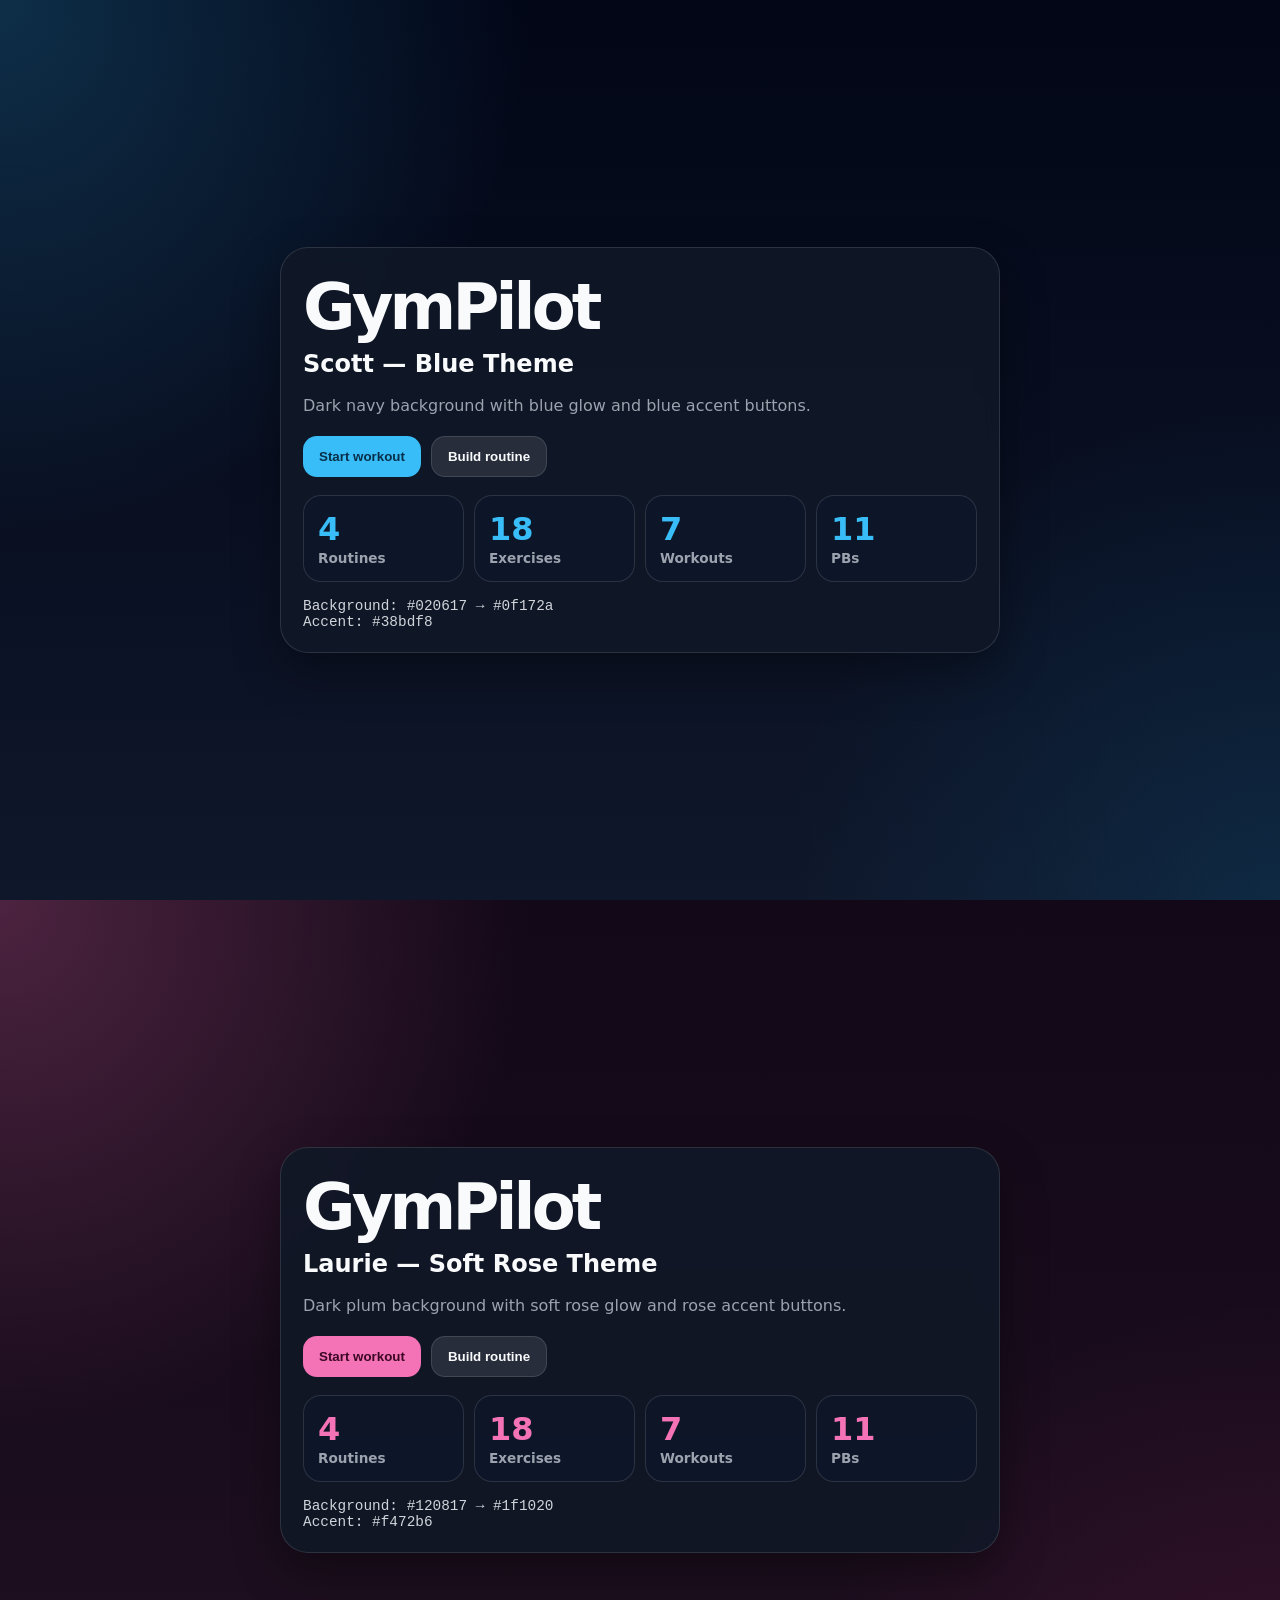
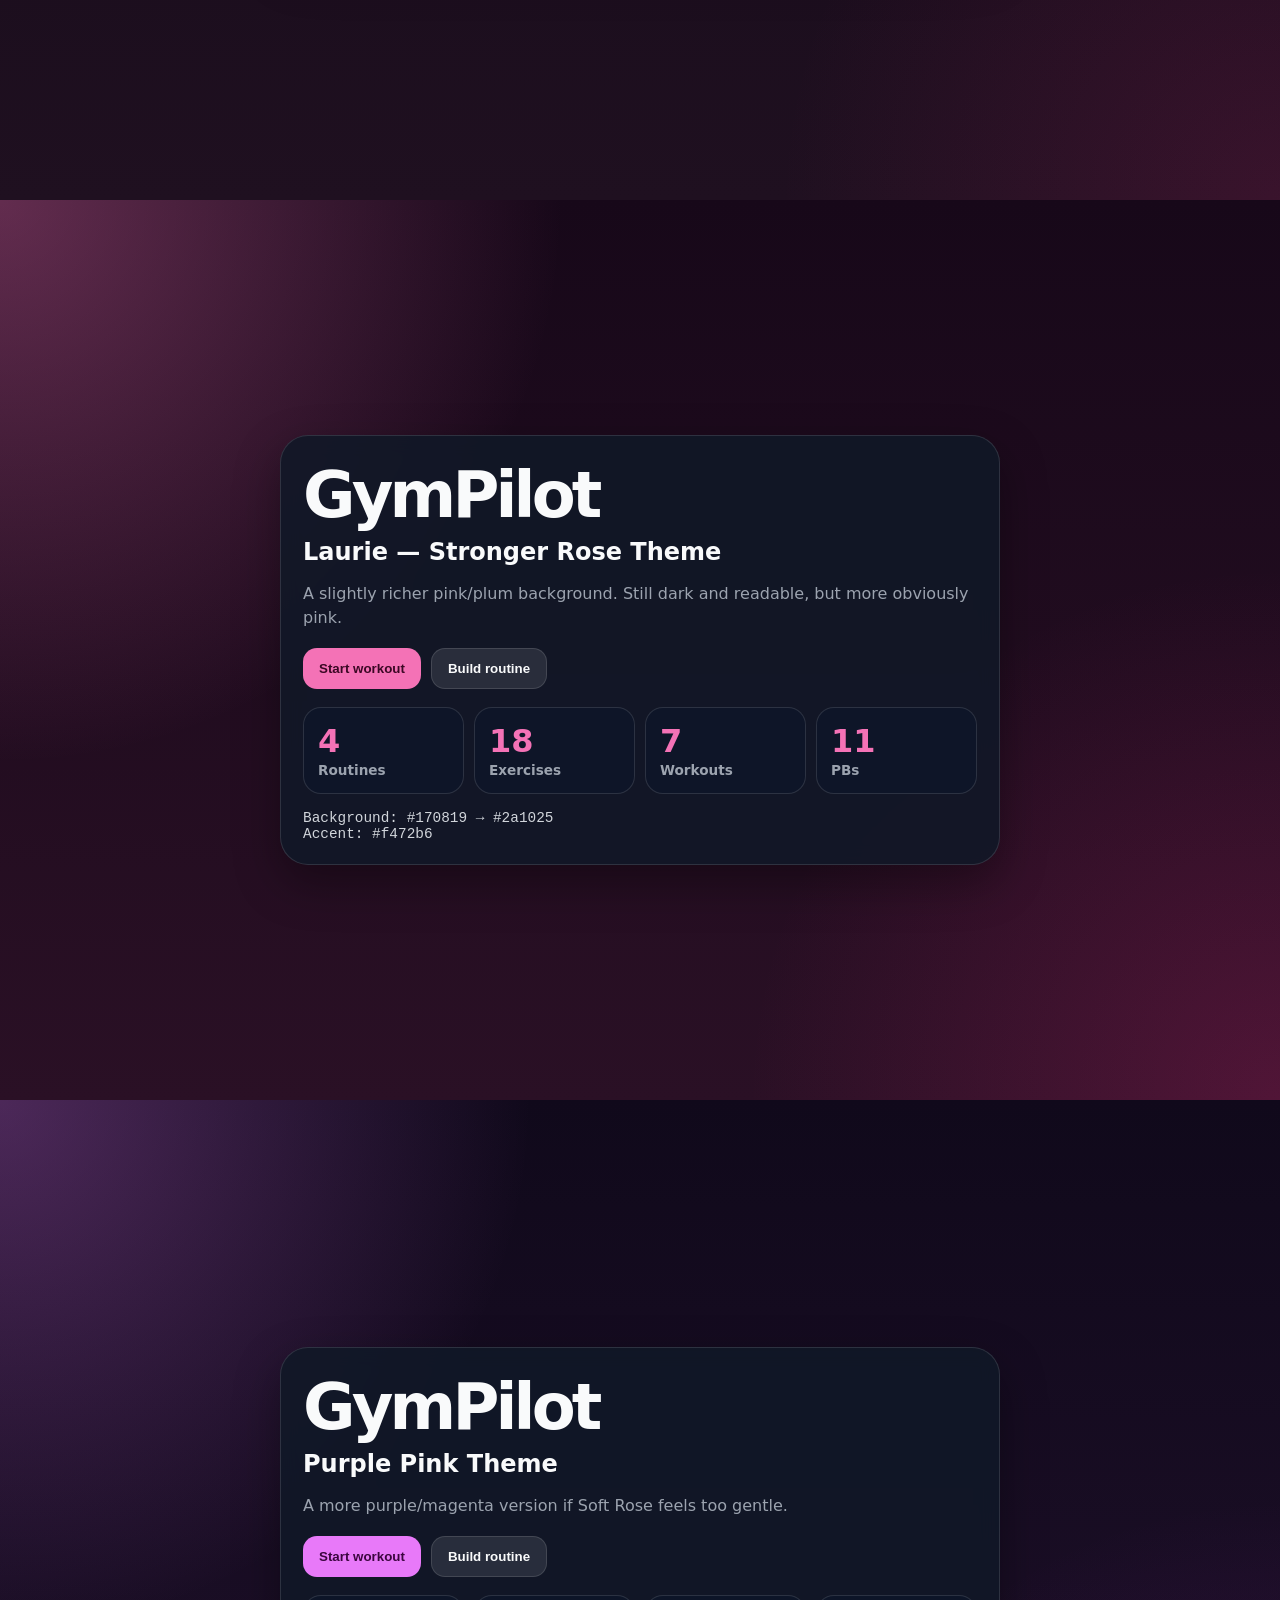
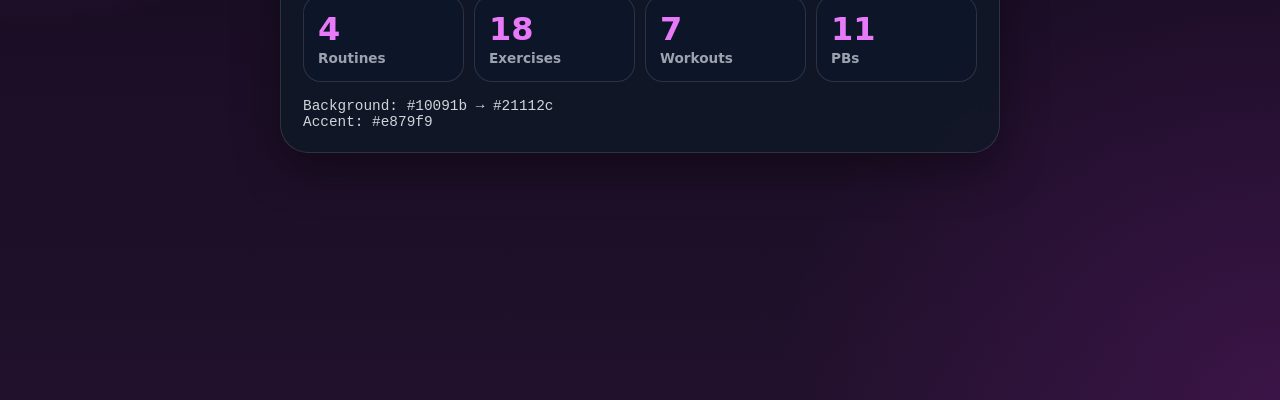
==== theme-test.html @ 85431289 "Create theme-test.html theme test" ====
<!DOCTYPE html>
<html lang="en">
<head>
  <meta charset="UTF-8" />
  <meta name="viewport" content="width=device-width, initial-scale=1.0" />

  <title>GymPilot Theme Test</title>

  <style>
    * {
      box-sizing: border-box;
    }

    body {
      margin: 0;
      font-family: system-ui, -apple-system, BlinkMacSystemFont, "Segoe UI", sans-serif;
      color: #f9fafb;
      min-height: 100vh;
    }

    .theme-section {
      min-height: 100vh;
      padding: 20px;
      display: flex;
      align-items: center;
      justify-content: center;
    }

    .theme-blue {
      background:
        radial-gradient(circle at top left, rgba(56, 189, 248, 0.22), transparent 34%),
        radial-gradient(circle at bottom right, rgba(14, 165, 233, 0.13), transparent 32%),
        linear-gradient(180deg, #020617 0%, #0f172a 100%);
    }

    .theme-soft-rose {
      background:
        radial-gradient(circle at top left, rgba(244, 114, 182, 0.26), transparent 34%),
        radial-gradient(circle at bottom right, rgba(219, 39, 119, 0.14), transparent 32%),
        linear-gradient(180deg, #120817 0%, #1f1020 100%);
    }

    .theme-strong-rose {
      background:
        radial-gradient(circle at top left, rgba(244, 114, 182, 0.34), transparent 36%),
        radial-gradient(circle at bottom right, rgba(219, 39, 119, 0.22), transparent 34%),
        linear-gradient(180deg, #170819 0%, #2a1025 100%);
    }

    .theme-purple-pink {
      background:
        radial-gradient(circle at top left, rgba(232, 121, 249, 0.28), transparent 34%),
        radial-gradient(circle at bottom right, rgba(192, 38, 211, 0.16), transparent 32%),
        linear-gradient(180deg, #10091b 0%, #21112c 100%);
    }

    .preview-card {
      width: min(720px, 100%);
      background: rgba(17, 24, 39, 0.88);
      border: 1px solid rgba(255, 255, 255, 0.12);
      border-radius: 28px;
      padding: 22px;
      box-shadow: 0 18px 45px rgba(0, 0, 0, 0.35);
      backdrop-filter: blur(10px);
    }

    h1 {
      margin: 0 0 6px;
      font-size: clamp(2rem, 9vw, 4rem);
      letter-spacing: -0.06em;
    }

    h2 {
      margin: 0 0 12px;
      color: #f9fafb;
    }

    p {
      color: #9ca3af;
      line-height: 1.5;
    }

    .button-row {
      display: flex;
      flex-wrap: wrap;
      gap: 10px;
      margin-top: 18px;
    }

    .button {
      border: 0;
      border-radius: 14px;
      padding: 12px 16px;
      font-weight: 800;
      color: #082f49;
    }

    .theme-blue .button {
      background: #38bdf8;
    }

    .theme-soft-rose .button,
    .theme-strong-rose .button {
      background: #f472b6;
      color: #3b0824;
    }

    .theme-purple-pink .button {
      background: #e879f9;
      color: #3b063f;
    }

    .secondary {
      background: rgba(255,255,255,0.1) !important;
      color: #f9fafb !important;
      border: 1px solid rgba(255,255,255,0.12);
    }

    .stats {
      display: grid;
      grid-template-columns: repeat(4, minmax(0, 1fr));
      gap: 10px;
      margin-top: 18px;
    }

    .stat {
      background: rgba(15, 23, 42, 0.72);
      border: 1px solid rgba(255, 255, 255, 0.12);
      border-radius: 18px;
      padding: 14px;
    }

    .stat-number {
      display: block;
      font-size: 2rem;
      font-weight: 900;
    }

    .theme-blue .stat-number {
      color: #38bdf8;
    }

    .theme-soft-rose .stat-number,
    .theme-strong-rose .stat-number {
      color: #f472b6;
    }

    .theme-purple-pink .stat-number {
      color: #e879f9;
    }

    .stat-label {
      color: #9ca3af;
      font-size: 0.85rem;
      font-weight: 700;
    }

    .hex {
      margin-top: 16px;
      font-family: monospace;
      color: #d1d5db;
      font-size: 0.9rem;
    }

    @media (max-width: 650px) {
      .stats {
        grid-template-columns: repeat(2, minmax(0, 1fr));
      }
    }
  </style>
</head>

<body>

  <section class="theme-section theme-blue">
    <div class="preview-card">
      <h1>GymPilot</h1>
      <h2>Scott — Blue Theme</h2>
      <p>Dark navy background with blue glow and blue accent buttons.</p>

      <div class="button-row">
        <button class="button">Start workout</button>
        <button class="button secondary">Build routine</button>
      </div>

      <div class="stats">
        <div class="stat">
          <span class="stat-number">4</span>
          <span class="stat-label">Routines</span>
        </div>
        <div class="stat">
          <span class="stat-number">18</span>
          <span class="stat-label">Exercises</span>
        </div>
        <div class="stat">
          <span class="stat-number">7</span>
          <span class="stat-label">Workouts</span>
        </div>
        <div class="stat">
          <span class="stat-number">11</span>
          <span class="stat-label">PBs</span>
        </div>
      </div>

      <div class="hex">
        Background: #020617 → #0f172a<br />
        Accent: #38bdf8
      </div>
    </div>
  </section>

  <section class="theme-section theme-soft-rose">
    <div class="preview-card">
      <h1>GymPilot</h1>
      <h2>Laurie — Soft Rose Theme</h2>
      <p>Dark plum background with soft rose glow and rose accent buttons.</p>

      <div class="button-row">
        <button class="button">Start workout</button>
        <button class="button secondary">Build routine</button>
      </div>

      <div class="stats">
        <div class="stat">
          <span class="stat-number">4</span>
          <span class="stat-label">Routines</span>
        </div>
        <div class="stat">
          <span class="stat-number">18</span>
          <span class="stat-label">Exercises</span>
        </div>
        <div class="stat">
          <span class="stat-number">7</span>
          <span class="stat-label">Workouts</span>
        </div>
        <div class="stat">
          <span class="stat-number">11</span>
          <span class="stat-label">PBs</span>
        </div>
      </div>

      <div class="hex">
        Background: #120817 → #1f1020<br />
        Accent: #f472b6
      </div>
    </div>
  </section>

  <section class="theme-section theme-strong-rose">
    <div class="preview-card">
      <h1>GymPilot</h1>
      <h2>Laurie — Stronger Rose Theme</h2>
      <p>A slightly richer pink/plum background. Still dark and readable, but more obviously pink.</p>

      <div class="button-row">
        <button class="button">Start workout</button>
        <button class="button secondary">Build routine</button>
      </div>

      <div class="stats">
        <div class="stat">
          <span class="stat-number">4</span>
          <span class="stat-label">Routines</span>
        </div>
        <div class="stat">
          <span class="stat-number">18</span>
          <span class="stat-label">Exercises</span>
        </div>
        <div class="stat">
          <span class="stat-number">7</span>
          <span class="stat-label">Workouts</span>
        </div>
        <div class="stat">
          <span class="stat-number">11</span>
          <span class="stat-label">PBs</span>
        </div>
      </div>

      <div class="hex">
        Background: #170819 → #2a1025<br />
        Accent: #f472b6
      </div>
    </div>
  </section>

  <section class="theme-section theme-purple-pink">
    <div class="preview-card">
      <h1>GymPilot</h1>
      <h2>Purple Pink Theme</h2>
      <p>A more purple/magenta version if Soft Rose feels too gentle.</p>

      <div class="button-row">
        <button class="button">Start workout</button>
        <button class="button secondary">Build routine</button>
      </div>

      <div class="stats">
        <div class="stat">
          <span class="stat-number">4</span>
          <span class="stat-label">Routines</span>
        </div>
        <div class="stat">
          <span class="stat-number">18</span>
          <span class="stat-label">Exercises</span>
        </div>
        <div class="stat">
          <span class="stat-number">7</span>
          <span class="stat-label">Workouts</span>
        </div>
        <div class="stat">
          <span class="stat-number">11</span>
          <span class="stat-label">PBs</span>
        </div>
      </div>

      <div class="hex">
        Background: #10091b → #21112c<br />
        Accent: #e879f9
      </div>
    </div>
  </section>

</body>
</html>
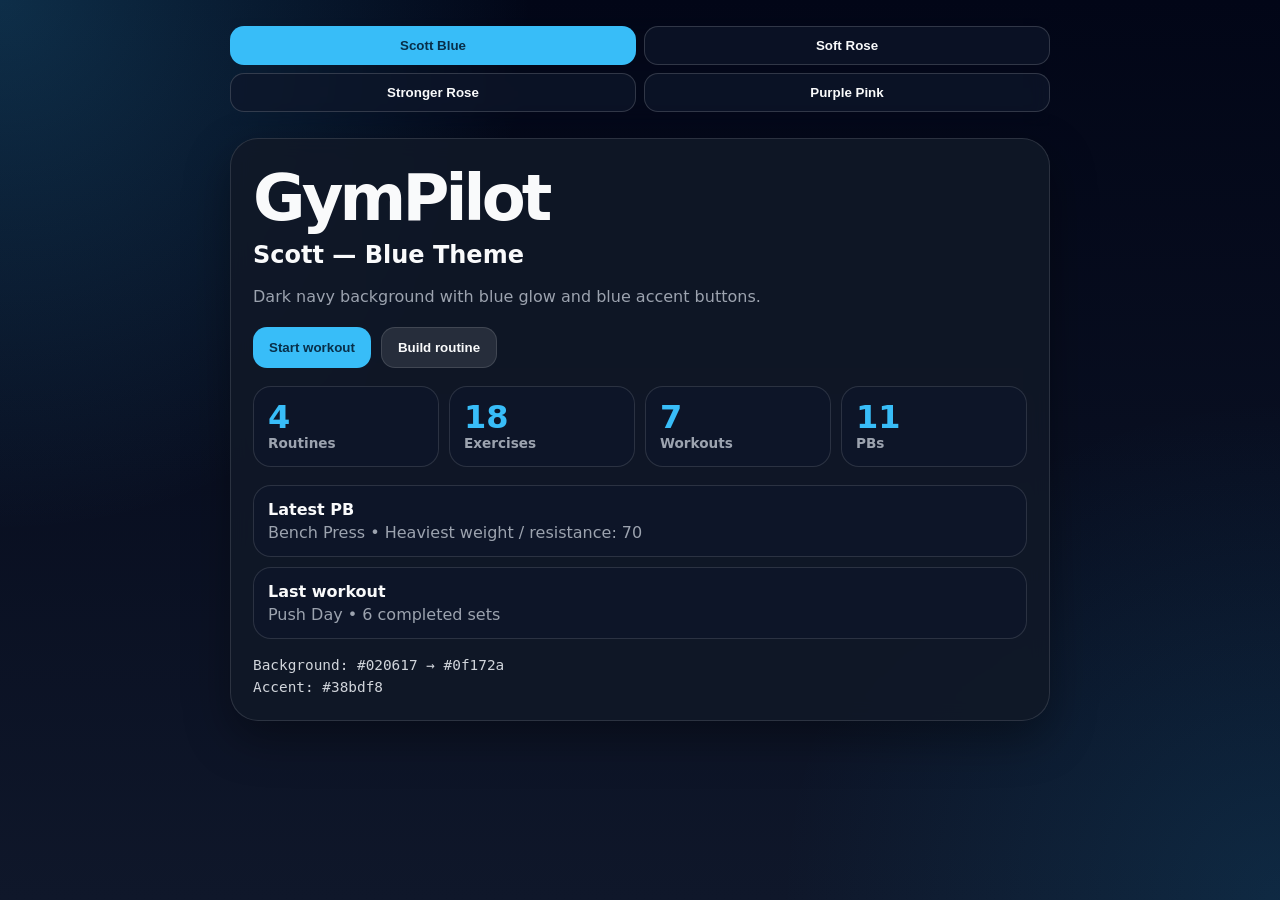
==== commit 67ad2c8c: "Update theme-test.html" ====
--- a/theme-test.html
+++ b/theme-test.html
@@ -11,68 +11,112 @@
       box-sizing: border-box;
     }
 
+    :root {
+      --bg-start: #020617;
+      --bg-end: #0f172a;
+      --glow-one: rgba(56, 189, 248, 0.22);
+      --glow-two: rgba(14, 165, 233, 0.13);
+      --accent: #38bdf8;
+      --button-text: #082f49;
+    }
+
     body {
       margin: 0;
       font-family: system-ui, -apple-system, BlinkMacSystemFont, "Segoe UI", sans-serif;
       color: #f9fafb;
       min-height: 100vh;
-    }
-
-    .theme-section {
-      min-height: 100vh;
-      padding: 20px;
-      display: flex;
-      align-items: center;
-      justify-content: center;
-    }
-
-    .theme-blue {
       background:
-        radial-gradient(circle at top left, rgba(56, 189, 248, 0.22), transparent 34%),
-        radial-gradient(circle at bottom right, rgba(14, 165, 233, 0.13), transparent 32%),
-        linear-gradient(180deg, #020617 0%, #0f172a 100%);
-    }
-
-    .theme-soft-rose {
-      background:
-        radial-gradient(circle at top left, rgba(244, 114, 182, 0.26), transparent 34%),
-        radial-gradient(circle at bottom right, rgba(219, 39, 119, 0.14), transparent 32%),
-        linear-gradient(180deg, #120817 0%, #1f1020 100%);
-    }
-
-    .theme-strong-rose {
-      background:
-        radial-gradient(circle at top left, rgba(244, 114, 182, 0.34), transparent 36%),
-        radial-gradient(circle at bottom right, rgba(219, 39, 119, 0.22), transparent 34%),
-        linear-gradient(180deg, #170819 0%, #2a1025 100%);
-    }
-
-    .theme-purple-pink {
-      background:
-        radial-gradient(circle at top left, rgba(232, 121, 249, 0.28), transparent 34%),
-        radial-gradient(circle at bottom right, rgba(192, 38, 211, 0.16), transparent 32%),
-        linear-gradient(180deg, #10091b 0%, #21112c 100%);
+        radial-gradient(circle at top left, var(--glow-one), transparent 34%),
+        radial-gradient(circle at bottom right, var(--glow-two), transparent 32%),
+        linear-gradient(180deg, var(--bg-start) 0%, var(--bg-end) 100%);
+      padding: 18px;
+    }
+
+    body.blue {
+      --bg-start: #020617;
+      --bg-end: #0f172a;
+      --glow-one: rgba(56, 189, 248, 0.22);
+      --glow-two: rgba(14, 165, 233, 0.13);
+      --accent: #38bdf8;
+      --button-text: #082f49;
+    }
+
+    body.soft-rose {
+      --bg-start: #120817;
+      --bg-end: #1f1020;
+      --glow-one: rgba(244, 114, 182, 0.26);
+      --glow-two: rgba(219, 39, 119, 0.14);
+      --accent: #f472b6;
+      --button-text: #3b0824;
+    }
+
+    body.strong-rose {
+      --bg-start: #170819;
+      --bg-end: #2a1025;
+      --glow-one: rgba(244, 114, 182, 0.34);
+      --glow-two: rgba(219, 39, 119, 0.22);
+      --accent: #f472b6;
+      --button-text: #3b0824;
+    }
+
+    body.purple-pink {
+      --bg-start: #10091b;
+      --bg-end: #21112c;
+      --glow-one: rgba(232, 121, 249, 0.28);
+      --glow-two: rgba(192, 38, 211, 0.16);
+      --accent: #e879f9;
+      --button-text: #3b063f;
+    }
+
+    .app-shell {
+      width: min(820px, 100%);
+      margin: 0 auto;
+    }
+
+    .theme-buttons {
+      position: sticky;
+      top: 0;
+      z-index: 10;
+      display: grid;
+      grid-template-columns: repeat(2, minmax(0, 1fr));
+      gap: 8px;
+      padding: 8px 0 14px;
+      backdrop-filter: blur(10px);
+    }
+
+    .theme-button {
+      border: 1px solid rgba(255,255,255,0.16);
+      background: rgba(15, 23, 42, 0.72);
+      color: #f9fafb;
+      border-radius: 14px;
+      padding: 11px 12px;
+      font-weight: 800;
+    }
+
+    .theme-button.active {
+      background: var(--accent);
+      color: var(--button-text);
+      border-color: transparent;
     }
 
     .preview-card {
-      width: min(720px, 100%);
       background: rgba(17, 24, 39, 0.88);
       border: 1px solid rgba(255, 255, 255, 0.12);
       border-radius: 28px;
       padding: 22px;
       box-shadow: 0 18px 45px rgba(0, 0, 0, 0.35);
       backdrop-filter: blur(10px);
+      margin-top: 12px;
     }
 
     h1 {
       margin: 0 0 6px;
-      font-size: clamp(2rem, 9vw, 4rem);
+      font-size: clamp(2.3rem, 10vw, 4rem);
       letter-spacing: -0.06em;
     }
 
     h2 {
       margin: 0 0 12px;
-      color: #f9fafb;
     }
 
     p {
@@ -87,33 +131,22 @@
       margin-top: 18px;
     }
 
-    .button {
+    .main-button {
       border: 0;
       border-radius: 14px;
       padding: 12px 16px;
-      font-weight: 800;
-      color: #082f49;
-    }
-
-    .theme-blue .button {
-      background: #38bdf8;
-    }
-
-    .theme-soft-rose .button,
-    .theme-strong-rose .button {
-      background: #f472b6;
-      color: #3b0824;
-    }
-
-    .theme-purple-pink .button {
-      background: #e879f9;
-      color: #3b063f;
-    }
-
-    .secondary {
-      background: rgba(255,255,255,0.1) !important;
-      color: #f9fafb !important;
+      font-weight: 900;
+      background: var(--accent);
+      color: var(--button-text);
+    }
+
+    .secondary-button {
       border: 1px solid rgba(255,255,255,0.12);
+      border-radius: 14px;
+      padding: 12px 16px;
+      font-weight: 900;
+      background: rgba(255,255,255,0.1);
+      color: #f9fafb;
     }
 
     .stats {
@@ -133,26 +166,37 @@
     .stat-number {
       display: block;
       font-size: 2rem;
+      line-height: 1;
       font-weight: 900;
-    }
-
-    .theme-blue .stat-number {
-      color: #38bdf8;
-    }
-
-    .theme-soft-rose .stat-number,
-    .theme-strong-rose .stat-number {
-      color: #f472b6;
-    }
-
-    .theme-purple-pink .stat-number {
-      color: #e879f9;
+      color: var(--accent);
     }
 
     .stat-label {
       color: #9ca3af;
       font-size: 0.85rem;
       font-weight: 700;
+    }
+
+    .sample-list {
+      display: grid;
+      gap: 10px;
+      margin-top: 18px;
+    }
+
+    .sample-item {
+      border: 1px solid rgba(255,255,255,0.12);
+      background: rgba(15, 23, 42, 0.72);
+      border-radius: 18px;
+      padding: 14px;
+    }
+
+    .sample-item strong {
+      display: block;
+      margin-bottom: 4px;
+    }
+
+    .sample-item span {
+      color: #9ca3af;
     }
 
     .hex {
@@ -160,27 +204,40 @@
       font-family: monospace;
       color: #d1d5db;
       font-size: 0.9rem;
+      line-height: 1.5;
     }
 
     @media (max-width: 650px) {
       .stats {
         grid-template-columns: repeat(2, minmax(0, 1fr));
       }
+
+      .theme-buttons {
+        grid-template-columns: 1fr;
+      }
     }
   </style>
 </head>
 
-<body>
-
-  <section class="theme-section theme-blue">
+<body class="blue">
+
+  <div class="app-shell">
+
+    <div class="theme-buttons">
+      <button class="theme-button active" data-theme="blue">Scott Blue</button>
+      <button class="theme-button" data-theme="soft-rose">Soft Rose</button>
+      <button class="theme-button" data-theme="strong-rose">Stronger Rose</button>
+      <button class="theme-button" data-theme="purple-pink">Purple Pink</button>
+    </div>
+
     <div class="preview-card">
       <h1>GymPilot</h1>
-      <h2>Scott — Blue Theme</h2>
-      <p>Dark navy background with blue glow and blue accent buttons.</p>
+      <h2 id="themeTitle">Scott — Blue Theme</h2>
+      <p id="themeDescription">Dark navy background with blue glow and blue accent buttons.</p>
 
       <div class="button-row">
-        <button class="button">Start workout</button>
-        <button class="button secondary">Build routine</button>
+        <button class="main-button">Start workout</button>
+        <button class="secondary-button">Build routine</button>
       </div>
 
       <div class="stats">
@@ -188,137 +245,87 @@
           <span class="stat-number">4</span>
           <span class="stat-label">Routines</span>
         </div>
+
         <div class="stat">
           <span class="stat-number">18</span>
           <span class="stat-label">Exercises</span>
         </div>
+
         <div class="stat">
           <span class="stat-number">7</span>
           <span class="stat-label">Workouts</span>
         </div>
+
         <div class="stat">
           <span class="stat-number">11</span>
           <span class="stat-label">PBs</span>
         </div>
       </div>
 
-      <div class="hex">
+      <div class="sample-list">
+        <div class="sample-item">
+          <strong>Latest PB</strong>
+          <span>Bench Press • Heaviest weight / resistance: 70</span>
+        </div>
+
+        <div class="sample-item">
+          <strong>Last workout</strong>
+          <span>Push Day • 6 completed sets</span>
+        </div>
+      </div>
+
+      <div class="hex" id="themeHex">
         Background: #020617 → #0f172a<br />
         Accent: #38bdf8
       </div>
     </div>
-  </section>
-
-  <section class="theme-section theme-soft-rose">
-    <div class="preview-card">
-      <h1>GymPilot</h1>
-      <h2>Laurie — Soft Rose Theme</h2>
-      <p>Dark plum background with soft rose glow and rose accent buttons.</p>
-
-      <div class="button-row">
-        <button class="button">Start workout</button>
-        <button class="button secondary">Build routine</button>
-      </div>
-
-      <div class="stats">
-        <div class="stat">
-          <span class="stat-number">4</span>
-          <span class="stat-label">Routines</span>
-        </div>
-        <div class="stat">
-          <span class="stat-number">18</span>
-          <span class="stat-label">Exercises</span>
-        </div>
-        <div class="stat">
-          <span class="stat-number">7</span>
-          <span class="stat-label">Workouts</span>
-        </div>
-        <div class="stat">
-          <span class="stat-number">11</span>
-          <span class="stat-label">PBs</span>
-        </div>
-      </div>
-
-      <div class="hex">
-        Background: #120817 → #1f1020<br />
-        Accent: #f472b6
-      </div>
-    </div>
-  </section>
-
-  <section class="theme-section theme-strong-rose">
-    <div class="preview-card">
-      <h1>GymPilot</h1>
-      <h2>Laurie — Stronger Rose Theme</h2>
-      <p>A slightly richer pink/plum background. Still dark and readable, but more obviously pink.</p>
-
-      <div class="button-row">
-        <button class="button">Start workout</button>
-        <button class="button secondary">Build routine</button>
-      </div>
-
-      <div class="stats">
-        <div class="stat">
-          <span class="stat-number">4</span>
-          <span class="stat-label">Routines</span>
-        </div>
-        <div class="stat">
-          <span class="stat-number">18</span>
-          <span class="stat-label">Exercises</span>
-        </div>
-        <div class="stat">
-          <span class="stat-number">7</span>
-          <span class="stat-label">Workouts</span>
-        </div>
-        <div class="stat">
-          <span class="stat-number">11</span>
-          <span class="stat-label">PBs</span>
-        </div>
-      </div>
-
-      <div class="hex">
-        Background: #170819 → #2a1025<br />
-        Accent: #f472b6
-      </div>
-    </div>
-  </section>
-
-  <section class="theme-section theme-purple-pink">
-    <div class="preview-card">
-      <h1>GymPilot</h1>
-      <h2>Purple Pink Theme</h2>
-      <p>A more purple/magenta version if Soft Rose feels too gentle.</p>
-
-      <div class="button-row">
-        <button class="button">Start workout</button>
-        <button class="button secondary">Build routine</button>
-      </div>
-
-      <div class="stats">
-        <div class="stat">
-          <span class="stat-number">4</span>
-          <span class="stat-label">Routines</span>
-        </div>
-        <div class="stat">
-          <span class="stat-number">18</span>
-          <span class="stat-label">Exercises</span>
-        </div>
-        <div class="stat">
-          <span class="stat-number">7</span>
-          <span class="stat-label">Workouts</span>
-        </div>
-        <div class="stat">
-          <span class="stat-number">11</span>
-          <span class="stat-label">PBs</span>
-        </div>
-      </div>
-
-      <div class="hex">
-        Background: #10091b → #21112c<br />
-        Accent: #e879f9
-      </div>
-    </div>
-  </section>
+
+  </div>
+
+  <script>
+    const themes = {
+      "blue": {
+        title: "Scott — Blue Theme",
+        description: "Dark navy background with blue glow and blue accent buttons.",
+        hex: "Background: #020617 → #0f172a<br />Accent: #38bdf8"
+      },
+      "soft-rose": {
+        title: "Laurie — Soft Rose Theme",
+        description: "Dark plum background with soft rose glow and rose accent buttons.",
+        hex: "Background: #120817 → #1f1020<br />Accent: #f472b6"
+      },
+      "strong-rose": {
+        title: "Laurie — Stronger Rose Theme",
+        description: "A richer pink/plum background. Still dark and readable, but more obviously pink.",
+        hex: "Background: #170819 → #2a1025<br />Accent: #f472b6"
+      },
+      "purple-pink": {
+        title: "Purple Pink Theme",
+        description: "A more purple/magenta version if Soft Rose feels too gentle.",
+        hex: "Background: #10091b → #21112c<br />Accent: #e879f9"
+      }
+    };
+
+    const buttons = document.querySelectorAll(".theme-button");
+    const title = document.getElementById("themeTitle");
+    const description = document.getElementById("themeDescription");
+    const hex = document.getElementById("themeHex");
+
+    buttons.forEach((button) => {
+      button.addEventListener("click", () => {
+        const theme = button.dataset.theme;
+
+        document.body.className = theme;
+
+        buttons.forEach((item) => item.classList.remove("active"));
+        button.classList.add("active");
+
+        title.innerHTML = themes[theme].title;
+        description.innerHTML = themes[theme].description;
+        hex.innerHTML = themes[theme].hex;
+      });
+    });
+  </script>
 
 </body>
 </html>
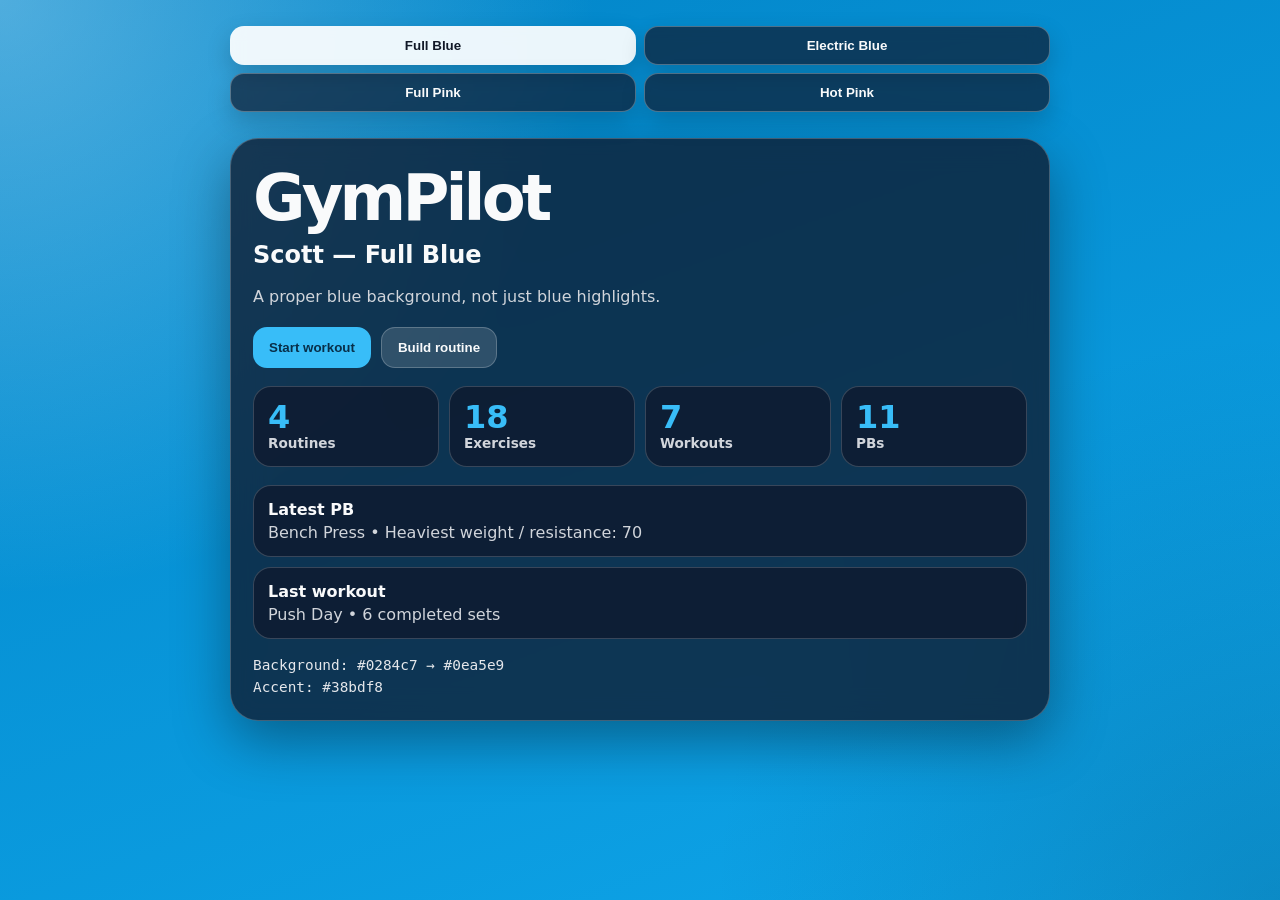
==== commit d6bd24c2: "Update theme-test.html" ====
--- a/theme-test.html
+++ b/theme-test.html
@@ -12,10 +12,10 @@
     }
 
     :root {
-      --bg-start: #020617;
-      --bg-end: #0f172a;
-      --glow-one: rgba(56, 189, 248, 0.22);
-      --glow-two: rgba(14, 165, 233, 0.13);
+      --bg-start: #0284c7;
+      --bg-end: #0ea5e9;
+      --glow-one: rgba(186, 230, 253, 0.42);
+      --glow-two: rgba(7, 89, 133, 0.35);
       --accent: #38bdf8;
       --button-text: #082f49;
     }
@@ -26,46 +26,46 @@
       color: #f9fafb;
       min-height: 100vh;
       background:
-        radial-gradient(circle at top left, var(--glow-one), transparent 34%),
-        radial-gradient(circle at bottom right, var(--glow-two), transparent 32%),
-        linear-gradient(180deg, var(--bg-start) 0%, var(--bg-end) 100%);
+        radial-gradient(circle at top left, var(--glow-one), transparent 38%),
+        radial-gradient(circle at bottom right, var(--glow-two), transparent 36%),
+        linear-gradient(160deg, var(--bg-start) 0%, var(--bg-end) 100%);
       padding: 18px;
     }
 
-    body.blue {
-      --bg-start: #020617;
-      --bg-end: #0f172a;
-      --glow-one: rgba(56, 189, 248, 0.22);
-      --glow-two: rgba(14, 165, 233, 0.13);
+    body.full-blue {
+      --bg-start: #0284c7;
+      --bg-end: #0ea5e9;
+      --glow-one: rgba(186, 230, 253, 0.42);
+      --glow-two: rgba(7, 89, 133, 0.35);
       --accent: #38bdf8;
       --button-text: #082f49;
     }
 
-    body.soft-rose {
-      --bg-start: #120817;
-      --bg-end: #1f1020;
-      --glow-one: rgba(244, 114, 182, 0.26);
-      --glow-two: rgba(219, 39, 119, 0.14);
-      --accent: #f472b6;
-      --button-text: #3b0824;
-    }
-
-    body.strong-rose {
-      --bg-start: #170819;
-      --bg-end: #2a1025;
-      --glow-one: rgba(244, 114, 182, 0.34);
-      --glow-two: rgba(219, 39, 119, 0.22);
-      --accent: #f472b6;
-      --button-text: #3b0824;
-    }
-
-    body.purple-pink {
-      --bg-start: #10091b;
-      --bg-end: #21112c;
-      --glow-one: rgba(232, 121, 249, 0.28);
-      --glow-two: rgba(192, 38, 211, 0.16);
-      --accent: #e879f9;
-      --button-text: #3b063f;
+    body.full-pink {
+      --bg-start: #db2777;
+      --bg-end: #f472b6;
+      --glow-one: rgba(252, 231, 243, 0.46);
+      --glow-two: rgba(131, 24, 67, 0.38);
+      --accent: #f9a8d4;
+      --button-text: #500724;
+    }
+
+    body.hot-pink {
+      --bg-start: #be185d;
+      --bg-end: #ec4899;
+      --glow-one: rgba(253, 164, 175, 0.46);
+      --glow-two: rgba(80, 7, 36, 0.42);
+      --accent: #fbcfe8;
+      --button-text: #500724;
+    }
+
+    body.electric-blue {
+      --bg-start: #0369a1;
+      --bg-end: #38bdf8;
+      --glow-one: rgba(224, 242, 254, 0.55);
+      --glow-two: rgba(12, 74, 110, 0.42);
+      --accent: #bae6fd;
+      --button-text: #082f49;
     }
 
     .app-shell {
@@ -85,27 +85,28 @@
     }
 
     .theme-button {
-      border: 1px solid rgba(255,255,255,0.16);
-      background: rgba(15, 23, 42, 0.72);
+      border: 1px solid rgba(255,255,255,0.28);
+      background: rgba(15, 23, 42, 0.68);
       color: #f9fafb;
       border-radius: 14px;
       padding: 11px 12px;
-      font-weight: 800;
+      font-weight: 900;
+      box-shadow: 0 10px 24px rgba(0,0,0,0.18);
     }
 
     .theme-button.active {
-      background: var(--accent);
-      color: var(--button-text);
+      background: rgba(255,255,255,0.92);
+      color: #111827;
       border-color: transparent;
     }
 
     .preview-card {
-      background: rgba(17, 24, 39, 0.88);
-      border: 1px solid rgba(255, 255, 255, 0.12);
+      background: rgba(15, 23, 42, 0.76);
+      border: 1px solid rgba(255, 255, 255, 0.22);
       border-radius: 28px;
       padding: 22px;
-      box-shadow: 0 18px 45px rgba(0, 0, 0, 0.35);
-      backdrop-filter: blur(10px);
+      box-shadow: 0 20px 55px rgba(0, 0, 0, 0.36);
+      backdrop-filter: blur(14px);
       margin-top: 12px;
     }
 
@@ -120,7 +121,7 @@
     }
 
     p {
-      color: #9ca3af;
+      color: #d1d5db;
       line-height: 1.5;
     }
 
@@ -141,11 +142,11 @@
     }
 
     .secondary-button {
-      border: 1px solid rgba(255,255,255,0.12);
+      border: 1px solid rgba(255,255,255,0.22);
       border-radius: 14px;
       padding: 12px 16px;
       font-weight: 900;
-      background: rgba(255,255,255,0.1);
+      background: rgba(255,255,255,0.14);
       color: #f9fafb;
     }
 
@@ -158,7 +159,7 @@
 
     .stat {
       background: rgba(15, 23, 42, 0.72);
-      border: 1px solid rgba(255, 255, 255, 0.12);
+      border: 1px solid rgba(255, 255, 255, 0.18);
       border-radius: 18px;
       padding: 14px;
     }
@@ -172,7 +173,7 @@
     }
 
     .stat-label {
-      color: #9ca3af;
+      color: #d1d5db;
       font-size: 0.85rem;
       font-weight: 700;
     }
@@ -184,7 +185,7 @@
     }
 
     .sample-item {
-      border: 1px solid rgba(255,255,255,0.12);
+      border: 1px solid rgba(255,255,255,0.18);
       background: rgba(15, 23, 42, 0.72);
       border-radius: 18px;
       padding: 14px;
@@ -196,13 +197,13 @@
     }
 
     .sample-item span {
-      color: #9ca3af;
+      color: #d1d5db;
     }
 
     .hex {
       margin-top: 16px;
       font-family: monospace;
-      color: #d1d5db;
+      color: #e5e7eb;
       font-size: 0.9rem;
       line-height: 1.5;
     }
@@ -219,21 +220,21 @@
   </style>
 </head>
 
-<body class="blue">
+<body class="full-blue">
 
   <div class="app-shell">
 
     <div class="theme-buttons">
-      <button class="theme-button active" data-theme="blue">Scott Blue</button>
-      <button class="theme-button" data-theme="soft-rose">Soft Rose</button>
-      <button class="theme-button" data-theme="strong-rose">Stronger Rose</button>
-      <button class="theme-button" data-theme="purple-pink">Purple Pink</button>
+      <button class="theme-button active" data-theme="full-blue">Full Blue</button>
+      <button class="theme-button" data-theme="electric-blue">Electric Blue</button>
+      <button class="theme-button" data-theme="full-pink">Full Pink</button>
+      <button class="theme-button" data-theme="hot-pink">Hot Pink</button>
     </div>
 
     <div class="preview-card">
       <h1>GymPilot</h1>
-      <h2 id="themeTitle">Scott — Blue Theme</h2>
-      <p id="themeDescription">Dark navy background with blue glow and blue accent buttons.</p>
+      <h2 id="themeTitle">Scott — Full Blue</h2>
+      <p id="themeDescription">A proper blue background, not just blue highlights.</p>
 
       <div class="button-row">
         <button class="main-button">Start workout</button>
@@ -275,7 +276,7 @@
       </div>
 
       <div class="hex" id="themeHex">
-        Background: #020617 → #0f172a<br />
+        Background: #0284c7 → #0ea5e9<br />
         Accent: #38bdf8
       </div>
     </div>
@@ -284,25 +285,25 @@
 
   <script>
     const themes = {
-      "blue": {
-        title: "Scott — Blue Theme",
-        description: "Dark navy background with blue glow and blue accent buttons.",
-        hex: "Background: #020617 → #0f172a<br />Accent: #38bdf8"
+      "full-blue": {
+        title: "Scott — Full Blue",
+        description: "A proper blue background, not just blue highlights.",
+        hex: "Background: #0284c7 → #0ea5e9<br />Accent: #38bdf8"
       },
-      "soft-rose": {
-        title: "Laurie — Soft Rose Theme",
-        description: "Dark plum background with soft rose glow and rose accent buttons.",
-        hex: "Background: #120817 → #1f1020<br />Accent: #f472b6"
+      "electric-blue": {
+        title: "Scott — Electric Blue",
+        description: "A brighter, punchier blue background. More gym-app energy.",
+        hex: "Background: #0369a1 → #38bdf8<br />Accent: #bae6fd"
       },
-      "strong-rose": {
-        title: "Laurie — Stronger Rose Theme",
-        description: "A richer pink/plum background. Still dark and readable, but more obviously pink.",
-        hex: "Background: #170819 → #2a1025<br />Accent: #f472b6"
+      "full-pink": {
+        title: "Laurie — Full Pink",
+        description: "A proper pink background with soft rose energy.",
+        hex: "Background: #db2777 → #f472b6<br />Accent: #f9a8d4"
       },
-      "purple-pink": {
-        title: "Purple Pink Theme",
-        description: "A more purple/magenta version if Soft Rose feels too gentle.",
-        hex: "Background: #10091b → #21112c<br />Accent: #e879f9"
+      "hot-pink": {
+        title: "Laurie — Hot Pink",
+        description: "More vivid pink. Louder, stronger, definitely not shy.",
+        hex: "Background: #be185d → #ec4899<br />Accent: #fbcfe8"
       }
     };
 
